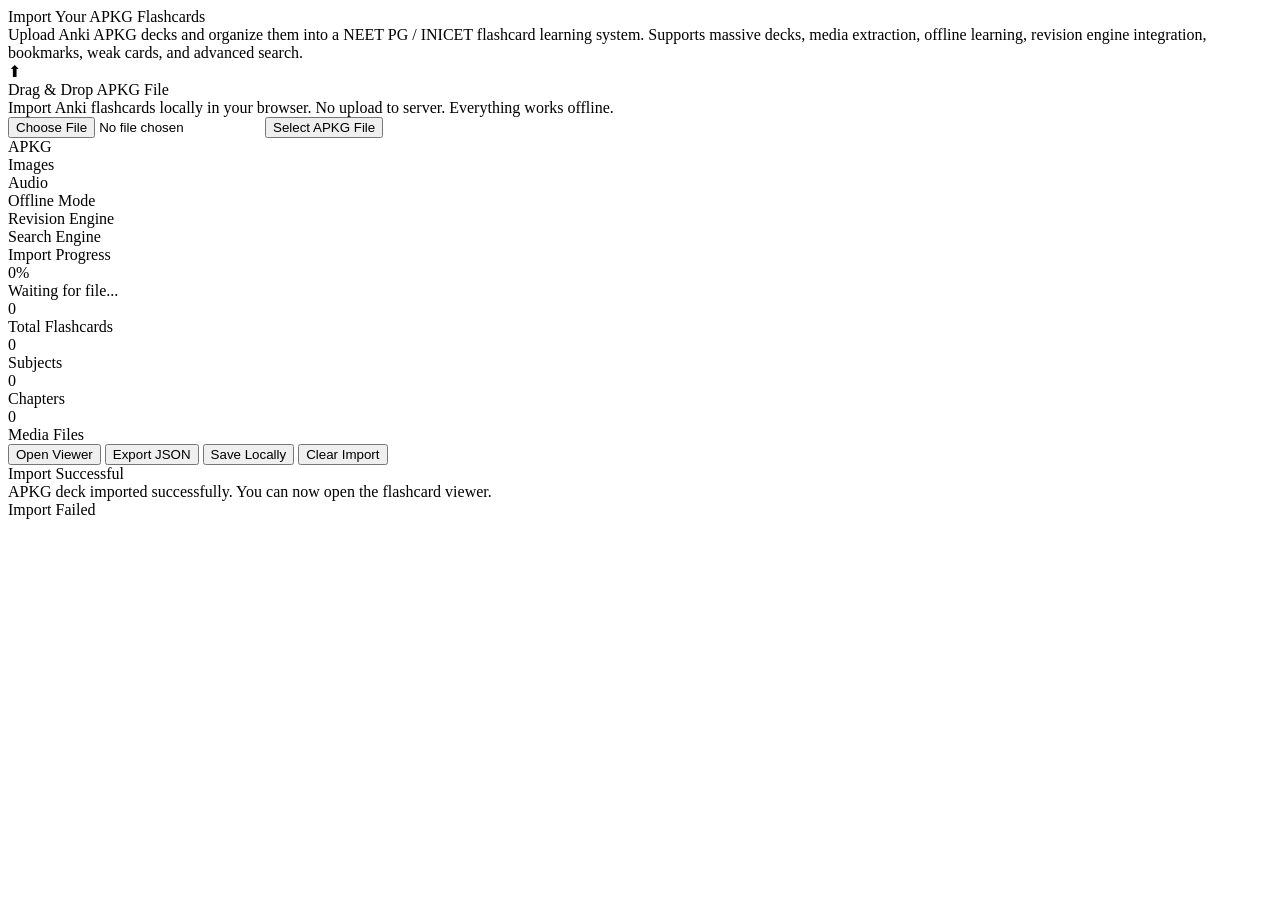
==== import.html @ 56136722 "Add files via upload" ====
<!DOCTYPE html>
<html lang="en">
<head>

    <meta charset="UTF-8">

    <meta
        name="viewport"
        content="width=device-width, initial-scale=1.0"
    >

    <title>APKG Importer</title>


    <!-- ======================================================
    CSS
    ======================================================= -->

    <link
        rel="stylesheet"
        href="../css/importer.css"
    >


    <!-- ======================================================
    FONTS
    ======================================================= -->

    <link
        rel="preconnect"
        href="https://fonts.googleapis.com"
    >

    <link
        rel="preconnect"
        href="https://fonts.gstatic.com"
        crossorigin
    >

    <link
        href="https://fonts.googleapis.com/css2?family=Inter:wght@400;500;600;700;800;900&display=swap"
        rel="stylesheet"
    >

</head>
<body>


<!-- =========================================================
IMPORTER PAGE
========================================================= -->

<div class="importer-page">


    <!-- ======================================================
    IMPORTER CARD
    ======================================================= -->

    <div class="importer-card fade-up">


        <!-- ==================================================
        HEADER
        =================================================== -->

        <div class="importer-header">

            <div class="importer-title">
                Import Your APKG Flashcards
            </div>

            <div class="importer-subtitle">
                Upload Anki APKG decks and organize them into
                a NEET PG / INICET flashcard learning system.
                Supports massive decks, media extraction,
                offline learning, revision engine integration,
                bookmarks, weak cards, and advanced search.
            </div>

        </div>


        <!-- ==================================================
        UPLOAD SECTION
        =================================================== -->

        <div class="upload-section">

            <div
                class="upload-box"
                id="upload-box"
            >

                <div class="upload-icon">
                    ⬆
                </div>

                <div class="upload-title">
                    Drag & Drop APKG File
                </div>

                <div class="upload-sub">
                    Import Anki flashcards locally in your browser.
                    No upload to server. Everything works offline.
                </div>


                <!-- ==============================================
                FILE INPUT
                =============================================== -->

                <input
                    type="file"
                    id="import-apkg"
                    accept=".apkg"
                >

                <button
                    class="upload-btn"
                    id="select-file-btn"
                >
                    Select APKG File
                </button>


                <!-- ==============================================
                SUPPORTED FEATURES
                =============================================== -->

                <div class="supported-section">

                    <div class="support-chip">
                        APKG
                    </div>

                    <div class="support-chip">
                        Images
                    </div>

                    <div class="support-chip">
                        Audio
                    </div>

                    <div class="support-chip">
                        Offline Mode
                    </div>

                    <div class="support-chip">
                        Revision Engine
                    </div>

                    <div class="support-chip">
                        Search Engine
                    </div>

                </div>

            </div>

        </div>


        <!-- ==================================================
        PROGRESS SECTION
        =================================================== -->

        <div class="progress-section">

            <div class="progress-card">

                <div class="progress-header">

                    <div class="progress-title">
                        Import Progress
                    </div>

                    <div
                        class="progress-percent"
                        id="progress-percent"
                    >
                        0%
                    </div>

                </div>


                <!-- ==============================================
                PROGRESS BAR
                =============================================== -->

                <div class="progress-wrapper">

                    <div
                        class="progress-bar"
                        id="progress-bar"
                    ></div>

                </div>


                <!-- ==============================================
                STATUS
                =============================================== -->

                <div
                    class="progress-status"
                    id="progress-status"
                >
                    Waiting for file...
                </div>

            </div>

        </div>


        <!-- ==================================================
        RESULTS SECTION
        =================================================== -->

        <div
            class="results-section hidden"
            id="results-section"
        >

            <div class="results-grid">


                <!-- ==============================================
                TOTAL CARDS
                =============================================== -->

                <div class="result-card">

                    <div
                        class="result-value"
                        id="cards-count"
                    >
                        0
                    </div>

                    <div class="result-label">
                        Total Flashcards
                    </div>

                </div>


                <!-- ==============================================
                TOTAL SUBJECTS
                =============================================== -->

                <div class="result-card">

                    <div
                        class="result-value"
                        id="subjects-count"
                    >
                        0
                    </div>

                    <div class="result-label">
                        Subjects
                    </div>

                </div>


                <!-- ==============================================
                TOTAL CHAPTERS
                =============================================== -->

                <div class="result-card">

                    <div
                        class="result-value"
                        id="chapters-count"
                    >
                        0
                    </div>

                    <div class="result-label">
                        Chapters
                    </div>

                </div>


                <!-- ==============================================
                MEDIA FILES
                =============================================== -->

                <div class="result-card">

                    <div
                        class="result-value"
                        id="media-count"
                    >
                        0
                    </div>

                    <div class="result-label">
                        Media Files
                    </div>

                </div>

            </div>

        </div>


        <!-- ==================================================
        ACTIONS
        =================================================== -->

        <div class="import-actions hidden" id="actions">

            <button
                class="action-btn primary"
                id="open-viewer-btn"
            >
                Open Viewer
            </button>

            <button
                class="action-btn secondary"
                id="download-json-btn"
            >
                Export JSON
            </button>

            <button
                class="action-btn success"
                id="save-local-btn"
            >
                Save Locally
            </button>

            <button
                class="action-btn danger"
                id="clear-btn"
            >
                Clear Import
            </button>

        </div>


        <!-- ==================================================
        SUCCESS BOX
        =================================================== -->

        <div
            class="success-box hidden"
            id="success-box"
        >

            <div class="success-title">
                Import Successful
            </div>

            <div class="success-message">
                APKG deck imported successfully.
                You can now open the flashcard viewer.
            </div>

        </div>


        <!-- ==================================================
        ERROR BOX
        =================================================== -->

        <div
            class="error-box hidden"
            id="error-box"
        >

            <div class="error-title">
                Import Failed
            </div>

            <div
                class="error-message"
                id="error-message"
            >

            </div>

        </div>

    </div>

</div>


<!-- =========================================================
LIBRARIES
========================================================= -->

<script src="../js/libs/jszip.min.js"></script>

<script src="../js/libs/sql-wasm.js"></script>

<script src="../js/libs/dompurify.min.js"></script>


<!-- =========================================================
ENGINE
========================================================= -->

<script src="../js/engines/apkg-engine.js"></script>


<!-- =========================================================
IMPORT SCRIPT
========================================================= -->

<script>

    /*
    ========================================================
    ELEMENTS
    ========================================================
    */

    const uploadBox =
        document.getElementById(
            'upload-box'
        );

    const fileInput =
        document.getElementById(
            'import-apkg'
        );

    const selectButton =
        document.getElementById(
            'select-file-btn'
        );

    const progressBar =
        document.getElementById(
            'progress-bar'
        );

    const progressPercent =
        document.getElementById(
            'progress-percent'
        );

    const progressStatus =
        document.getElementById(
            'progress-status'
        );

    const resultsSection =
        document.getElementById(
            'results-section'
        );

    const successBox =
        document.getElementById(
            'success-box'
        );

    const errorBox =
        document.getElementById(
            'error-box'
        );

    const errorMessage =
        document.getElementById(
            'error-message'
        );

    const actions =
        document.getElementById(
            'actions'
        );


    /*
    ========================================================
    ENGINE
    ========================================================
    */

    const engine =
        new APKGEngine({

            progressCallback: progress => {

                updateProgress(
                    progress.percent,
                    progress.message
                );

            }

        });


    /*
    ========================================================
    FILE SELECT
    ========================================================
    */

    selectButton.addEventListener(

        'click',

        () => {

            fileInput.click();

        }

    );


    fileInput.addEventListener(

        'change',

        async event => {

            const file =
                event.target.files[0];

            if (!file) return;

            await processFile(file);

        }

    );


    /*
    ========================================================
    DRAG DROP
    ========================================================
    */

    uploadBox.addEventListener(

        'dragover',

        event => {

            event.preventDefault();

            uploadBox.classList.add(
                'dragover'
            );

        }

    );


    uploadBox.addEventListener(

        'dragleave',

        () => {

            uploadBox.classList.remove(
                'dragover'
            );

        }

    );


    uploadBox.addEventListener(

        'drop',

        async event => {

            event.preventDefault();

            uploadBox.classList.remove(
                'dragover'
            );

            const file =
                event.dataTransfer.files[0];

            if (!file) return;

            await processFile(file);

        }

    );


    /*
    ========================================================
    PROCESS FILE
    ========================================================
    */

    async function processFile(file) {

        try {

            resetUI();

            progressStatus.innerHTML =
                'Importing APKG...';

            const result =
                await engine.import(file);

            displayResults(result);

            localStorage.setItem(

                'imported_flashcards',

                JSON.stringify(result)

            );

            successBox.classList.remove(
                'hidden'
            );

            resultsSection.classList.remove(
                'hidden'
            );

            actions.classList.remove(
                'hidden'
            );

        }
        catch (error) {

            console.error(error);

            errorBox.classList.remove(
                'hidden'
            );

            errorMessage.innerHTML =
                error.message ||
                'Unknown import error';

        }

    }


    /*
    ========================================================
    RESULTS
    ========================================================
    */

    function displayResults(result) {

        document.getElementById(
            'cards-count'
        ).innerHTML =
            result.cards.length;

        document.getElementById(
            'subjects-count'
        ).innerHTML =
            Object.keys(
                result.subjects
            ).length;

        let chapters = 0;

        Object.values(result.subjects)
            .forEach(subject => {

                chapters +=
                    Object.keys(subject).length;

            });

        document.getElementById(
            'chapters-count'
        ).innerHTML = chapters;

        document.getElementById(
            'media-count'
        ).innerHTML =
            result.metadata.totalMedia;

    }


    /*
    ========================================================
    PROGRESS
    ========================================================
    */

    function updateProgress(percent, message) {

        progressBar.style.width =
            `${percent}%`;

        progressPercent.innerHTML =
            `${Math.floor(percent)}%`;

        progressStatus.innerHTML = message;

    }


    /*
    ========================================================
    RESET UI
    ========================================================
    */

    function resetUI() {

        successBox.classList.add(
            'hidden'
        );

        errorBox.classList.add(
            'hidden'
        );

    }


    /*
    ========================================================
    OPEN VIEWER
    ========================================================
    */

    document.getElementById(
        'open-viewer-btn'
    )?.addEventListener(

        'click',

        () => {

            window.location.href =
                './index.html';

        }

    );


    /*
    ========================================================
    EXPORT JSON
    ========================================================
    */

    document.getElementById(
        'download-json-btn'
    )?.addEventListener(

        'click',

        () => {

            const data =
                localStorage.getItem(
                    'imported_flashcards'
                );

            if (!data) return;

            const blob = new Blob(
                [data],
                {
                    type:'application/json'
                }
            );

            const url =
                URL.createObjectURL(blob);

            const a =
                document.createElement('a');

            a.href = url;

            a.download =
                'flashcards.json';

            a.click();

        }

    );


    /*
    ========================================================
    SAVE LOCALLY
    ========================================================
    */

    document.getElementById(
        'save-local-btn'
    )?.addEventListener(

        'click',

        () => {

            alert(
                'Flashcards saved locally successfully.'
            );

        }

    );


    /*
    ========================================================
    CLEAR
    ========================================================
    */

    document.getElementById(
        'clear-btn'
    )?.addEventListener(

        'click',

        () => {

            const confirmClear = confirm(
                'Clear imported data?'
            );

            if (!confirmClear) return;

            localStorage.removeItem(
                'imported_flashcards'
            );

            location.reload();

        }

    );

</script>

</body>
</html>
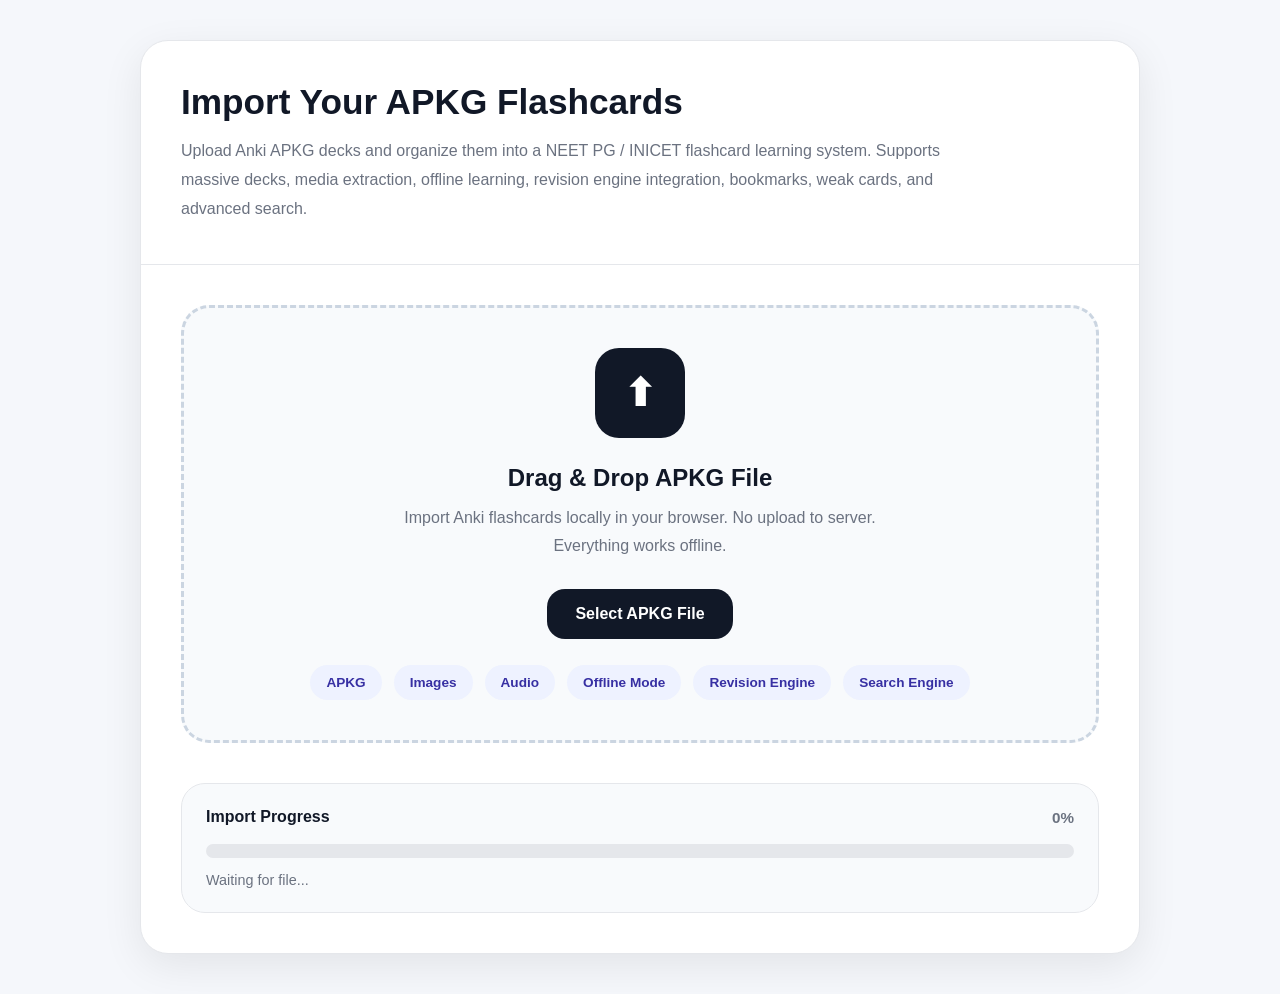
==== commit 09d1c686: "Update script and stylesheet paths in import.html" ====
--- a/import.html
+++ b/import.html
@@ -18,7 +18,7 @@
 
     <link
         rel="stylesheet"
-        href="../css/importer.css"
+        href="css/importer.css"
     >
 
 
@@ -400,18 +400,18 @@
 LIBRARIES
 ========================================================= -->
 
-<script src="../js/libs/jszip.min.js"></script>
-
-<script src="../js/libs/sql-wasm.js"></script>
-
-<script src="../js/libs/dompurify.min.js"></script>
+<script src="js/libs/jszip.min.js"></script>
+
+<script src="js/libs/sql-wasm.js"></script>
+
+<script src="js/libs/dompurify.min.js"></script>
 
 
 <!-- =========================================================
 ENGINE
 ========================================================= -->
 
-<script src="../js/engines/apkg-engine.js"></script>
+<script src="js/engines/apkg-engine.js"></script>
 
 
 <!-- =========================================================
@@ -864,4 +864,4 @@
 </script>
 
 </body>
-</html>+</html>
--- a/css/importer.css
+++ b/css/importer.css
@@ -0,0 +1,583 @@
+/*
+========================================================
+IMPORTER.CSS — APKG IMPORT PAGE STYLES
+========================================================
+*/
+
+:root{
+
+    --bg:#f5f7fb;
+
+    --surface:#ffffff;
+
+    --border:#e5e7eb;
+
+    --primary:#111827;
+
+    --secondary:#6b7280;
+
+    --success:#10b981;
+
+    --danger:#ef4444;
+
+    --warning:#f59e0b;
+
+    --radius:28px;
+
+    --shadow:
+        0 12px 40px rgba(0,0,0,0.08);
+
+}
+
+/*
+========================================================
+RESET
+========================================================
+*/
+
+*{
+    margin:0;
+    padding:0;
+    box-sizing:border-box;
+}
+
+html,
+body{
+    width:100%;
+    min-height:100%;
+    font-family:Inter,sans-serif;
+    background:var(--bg);
+    color:var(--primary);
+}
+
+/*
+========================================================
+IMPORTER LAYOUT
+========================================================
+*/
+
+.importer-page{
+    width:100%;
+    min-height:100vh;
+    display:flex;
+    align-items:center;
+    justify-content:center;
+    padding:40px 20px;
+}
+
+/*
+========================================================
+IMPORTER CARD
+========================================================
+*/
+
+.importer-card{
+    width:min(1000px,100%);
+    background:var(--surface);
+    border:1px solid var(--border);
+    border-radius:var(--radius);
+    box-shadow:var(--shadow);
+    overflow:hidden;
+}
+
+/*
+========================================================
+HEADER
+========================================================
+*/
+
+.importer-header{
+    padding:40px;
+    border-bottom:1px solid var(--border);
+}
+
+.importer-title{
+    font-size:2.2rem;
+    font-weight:900;
+    line-height:1.2;
+}
+
+.importer-subtitle{
+    margin-top:14px;
+    font-size:1rem;
+    line-height:1.8;
+    color:var(--secondary);
+    max-width:760px;
+}
+
+/*
+========================================================
+UPLOAD AREA
+========================================================
+*/
+
+.upload-section{
+    padding:40px;
+}
+
+.upload-box{
+    width:100%;
+    min-height:320px;
+    border:3px dashed #cbd5e1;
+    border-radius:28px;
+    background:#f8fafc;
+    display:flex;
+    flex-direction:column;
+    align-items:center;
+    justify-content:center;
+    text-align:center;
+    padding:40px;
+    transition:0.25s ease;
+    cursor:pointer;
+    position:relative;
+    overflow:hidden;
+}
+
+.upload-box:hover{
+    border-color:#111827;
+    background:#ffffff;
+}
+
+.upload-box.dragover{
+    border-color:#111827;
+    background:#ffffff;
+    transform:scale(1.01);
+}
+
+/*
+========================================================
+UPLOAD ICON
+========================================================
+*/
+
+.upload-icon{
+    width:90px;
+    height:90px;
+    border-radius:24px;
+    background:#111827;
+    color:white;
+    display:flex;
+    align-items:center;
+    justify-content:center;
+    font-size:2.4rem;
+    font-weight:900;
+}
+
+/*
+========================================================
+UPLOAD TEXT
+========================================================
+*/
+
+.upload-title{
+    margin-top:26px;
+    font-size:1.5rem;
+    font-weight:800;
+}
+
+.upload-sub{
+    margin-top:12px;
+    font-size:1rem;
+    line-height:1.8;
+    color:var(--secondary);
+    max-width:540px;
+}
+
+/*
+========================================================
+UPLOAD BUTTON
+========================================================
+*/
+
+.upload-btn{
+    margin-top:28px;
+    border:none;
+    background:#111827;
+    color:white;
+    padding:16px 28px;
+    border-radius:18px;
+    font-size:1rem;
+    font-weight:800;
+    cursor:pointer;
+    transition:0.2s ease;
+}
+
+.upload-btn:hover{
+    transform:translateY(-2px);
+}
+
+/*
+========================================================
+FILE INPUT
+========================================================
+*/
+
+#import-apkg{
+    display:none;
+}
+
+/*
+========================================================
+SUPPORTED
+========================================================
+*/
+
+.supported-section{
+    margin-top:26px;
+    display:flex;
+    flex-wrap:wrap;
+    justify-content:center;
+    gap:12px;
+}
+
+.support-chip{
+    padding:10px 16px;
+    border-radius:999px;
+    background:#eef2ff;
+    color:#3730a3;
+    font-size:0.85rem;
+    font-weight:700;
+}
+
+/*
+========================================================
+PROGRESS
+========================================================
+*/
+
+.progress-section{
+    padding:0 40px 40px;
+}
+
+.progress-card{
+    background:#f8fafc;
+    border-radius:24px;
+    padding:24px;
+    border:1px solid var(--border);
+}
+
+.progress-header{
+    display:flex;
+    align-items:center;
+    justify-content:space-between;
+    margin-bottom:18px;
+}
+
+.progress-title{
+    font-size:1rem;
+    font-weight:800;
+}
+
+.progress-percent{
+    font-size:0.95rem;
+    font-weight:700;
+    color:var(--secondary);
+}
+
+/*
+========================================================
+PROGRESS BAR
+========================================================
+*/
+
+.progress-wrapper{
+    width:100%;
+    height:14px;
+    border-radius:999px;
+    background:#e5e7eb;
+    overflow:hidden;
+}
+
+.progress-bar{
+    width:0%;
+    height:100%;
+    background:#111827;
+    transition:0.3s ease;
+}
+
+/*
+========================================================
+PROGRESS STATUS
+========================================================
+*/
+
+.progress-status{
+    margin-top:14px;
+    font-size:0.9rem;
+    color:var(--secondary);
+}
+
+/*
+========================================================
+IMPORT RESULTS
+========================================================
+*/
+
+.results-section{
+    padding:0 40px 40px;
+}
+
+.results-grid{
+    display:grid;
+    grid-template-columns:
+        repeat(
+            auto-fit,
+            minmax(180px,1fr)
+        );
+    gap:18px;
+}
+
+/*
+========================================================
+RESULT CARD
+========================================================
+*/
+
+.result-card{
+    background:#f8fafc;
+    border:1px solid var(--border);
+    border-radius:22px;
+    padding:24px;
+}
+
+.result-value{
+    font-size:2rem;
+    font-weight:900;
+    color:#111827;
+}
+
+.result-label{
+    margin-top:8px;
+    font-size:0.9rem;
+    color:var(--secondary);
+    line-height:1.6;
+}
+
+/*
+========================================================
+ACTIONS
+========================================================
+*/
+
+.import-actions{
+    padding:0 40px 40px;
+    display:flex;
+    gap:14px;
+    flex-wrap:wrap;
+}
+
+/*
+========================================================
+ACTION BUTTONS
+========================================================
+*/
+
+.action-btn{
+    border:none;
+    border-radius:18px;
+    padding:16px 24px;
+    cursor:pointer;
+    font-weight:800;
+    font-size:0.95rem;
+    transition:0.2s ease;
+}
+
+.action-btn.primary{
+    background:#111827;
+    color:white;
+}
+
+.action-btn.secondary{
+    background:#f3f4f6;
+    color:#111827;
+}
+
+.action-btn.success{
+    background:var(--success);
+    color:white;
+}
+
+.action-btn.danger{
+    background:var(--danger);
+    color:white;
+}
+
+.action-btn:hover{
+    transform:translateY(-2px);
+}
+
+/*
+========================================================
+ERROR STATE
+========================================================
+*/
+
+.error-box{
+    margin:0 40px 40px;
+    padding:20px;
+    border-radius:22px;
+    background:#fef2f2;
+    border:1px solid #fecaca;
+    color:#991b1b;
+}
+
+.error-title{
+    font-weight:900;
+    margin-bottom:8px;
+}
+
+.error-message{
+    line-height:1.8;
+}
+
+/*
+========================================================
+SUCCESS STATE
+========================================================
+*/
+
+.success-box{
+    margin:0 40px 40px;
+    padding:20px;
+    border-radius:22px;
+    background:#ecfdf5;
+    border:1px solid #bbf7d0;
+    color:#065f46;
+}
+
+.success-title{
+    font-weight:900;
+    margin-bottom:8px;
+}
+
+.success-message{
+    line-height:1.8;
+}
+
+/*
+========================================================
+ANIMATIONS
+========================================================
+*/
+
+.fade-up{
+    animation:fadeUp 0.4s ease;
+}
+
+@keyframes fadeUp{
+
+    from{
+        opacity:0;
+        transform:translateY(20px);
+    }
+
+    to{
+        opacity:1;
+        transform:translateY(0);
+    }
+
+}
+
+.pulse{
+    animation:pulse 1.5s infinite;
+}
+
+@keyframes pulse{
+
+    0%{
+        opacity:1;
+    }
+
+    50%{
+        opacity:0.5;
+    }
+
+    100%{
+        opacity:1;
+    }
+
+}
+
+/*
+========================================================
+UTILITIES
+========================================================
+*/
+
+.hidden{
+    display:none !important;
+}
+
+.center{
+    text-align:center;
+}
+
+/*
+========================================================
+RESPONSIVE
+========================================================
+*/
+
+@media(max-width:900px){
+
+    .importer-header,
+    .upload-section,
+    .progress-section,
+    .results-section,
+    .import-actions{
+        padding-left:24px;
+        padding-right:24px;
+    }
+
+    .importer-title{
+        font-size:1.8rem;
+    }
+
+}
+
+@media(max-width:700px){
+
+    .upload-box{
+        min-height:260px;
+        padding:30px 20px;
+    }
+
+    .upload-icon{
+        width:72px;
+        height:72px;
+        font-size:2rem;
+    }
+
+    .upload-title{
+        font-size:1.25rem;
+    }
+
+    .results-grid{
+        grid-template-columns:1fr 1fr;
+    }
+
+}
+
+@media(max-width:500px){
+
+    .importer-page{
+        padding:20px 10px;
+    }
+
+    .importer-title{
+        font-size:1.5rem;
+    }
+
+    .results-grid{
+        grid-template-columns:1fr;
+    }
+
+    .import-actions{
+        flex-direction:column;
+    }
+
+    .action-btn{
+        width:100%;
+    }
+
+}
